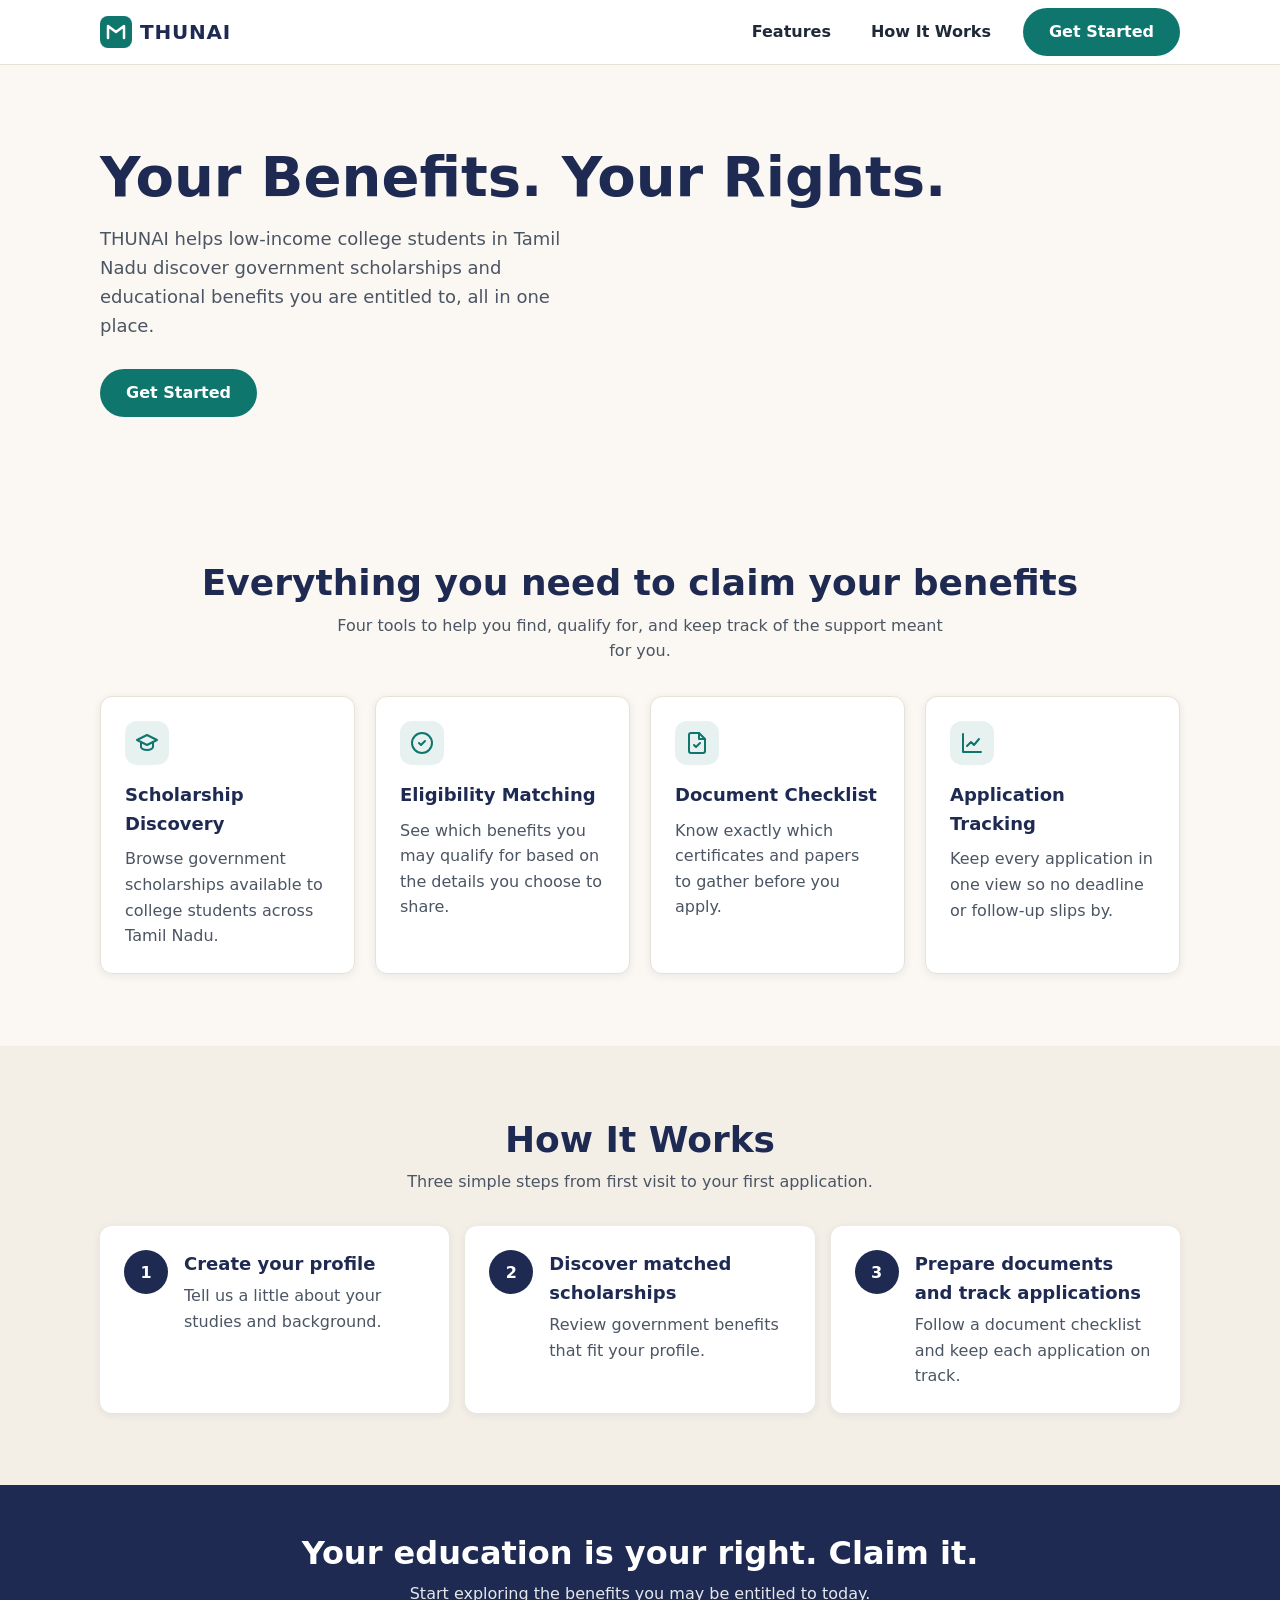
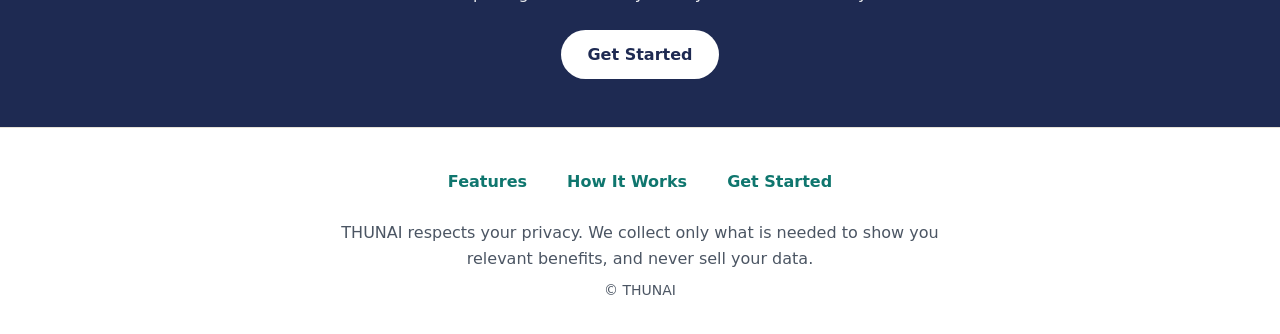
==== index.html @ ff0413d6 "app landing page" ====
<!DOCTYPE html>
<html lang="en">
<head>
  <meta charset="UTF-8">
  <meta name="viewport" content="width=device-width, initial-scale=1">
  <title>THUNAI – Your Benefits. Your Rights.</title>
  <meta name="description" content="THUNAI helps low-income college students in Tamil Nadu discover government scholarships and educational benefits.">
  <link rel="stylesheet" href="css/styles.css">
  <script src="js/main.js" defer></script>
</head>
<body id="top">
  <a class="skip-link" href="#main">Skip to content</a>

  <header class="site-header">
    <div class="container header-inner">
      <a class="brand" href="#top" aria-label="THUNAI home">
        <svg class="brand-mark" viewBox="0 0 32 32" aria-hidden="true" focusable="false">
          <rect width="32" height="32" rx="8" fill="#0f766e"/>
          <path d="M8 22V10l8 6 8-6v12" fill="none" stroke="#ffffff" stroke-width="2.5" stroke-linejoin="round" stroke-linecap="round"/>
        </svg>
        <span class="brand-name">THUNAI</span>
      </a>

      <button class="nav-toggle" type="button" aria-expanded="false" aria-controls="primary-nav" aria-label="Toggle navigation menu">
        <span class="nav-toggle-bar"></span>
        <span class="nav-toggle-bar"></span>
        <span class="nav-toggle-bar"></span>
      </button>

      <nav class="site-nav" aria-label="Primary">
        <ul class="nav-list" id="primary-nav">
          <li><a class="nav-link" href="#features">Features</a></li>
          <li><a class="nav-link" href="#how-it-works">How It Works</a></li>
          <li><a class="btn btn-primary nav-cta" href="#get-started">Get Started</a></li>
        </ul>
      </nav>
    </div>
  </header>

  <main id="main">
    <section class="hero" aria-labelledby="hero-title">
      <div class="container">
        <h1 id="hero-title" class="hero-title">Your Benefits. Your Rights.</h1>
        <p class="hero-lead">THUNAI helps low-income college students in Tamil Nadu discover government scholarships and educational benefits you are entitled to, all in one place.</p>
        <a class="btn btn-primary" href="#get-started">Get Started</a>
      </div>
    </section>

    <section class="section" id="features" aria-labelledby="features-title">
      <div class="container">
        <h2 id="features-title" class="section-title">Everything you need to claim your benefits</h2>
        <p class="section-intro">Four tools to help you find, qualify for, and keep track of the support meant for you.</p>
        <ul class="card-grid">
          <li class="card">
            <svg class="card-icon" viewBox="0 0 24 24" fill="none" stroke="currentColor" stroke-width="2" stroke-linecap="round" stroke-linejoin="round" aria-hidden="true" focusable="false">
              <path d="M22 9 12 4 2 9l10 5 10-5z"/>
              <path d="M6 11v5c0 1.5 2.7 3 6 3s6-1.5 6-3v-5"/>
            </svg>
            <h3>Scholarship Discovery</h3>
            <p>Browse government scholarships available to college students across Tamil Nadu.</p>
          </li>
          <li class="card">
            <svg class="card-icon" viewBox="0 0 24 24" fill="none" stroke="currentColor" stroke-width="2" stroke-linecap="round" stroke-linejoin="round" aria-hidden="true" focusable="false">
              <circle cx="12" cy="12" r="10"/>
              <path d="m9 12 2 2 4-4"/>
            </svg>
            <h3>Eligibility Matching</h3>
            <p>See which benefits you may qualify for based on the details you choose to share.</p>
          </li>
          <li class="card">
            <svg class="card-icon" viewBox="0 0 24 24" fill="none" stroke="currentColor" stroke-width="2" stroke-linecap="round" stroke-linejoin="round" aria-hidden="true" focusable="false">
              <path d="M14 2H6a2 2 0 0 0-2 2v16a2 2 0 0 0 2 2h12a2 2 0 0 0 2-2V8z"/>
              <path d="M14 2v6h6"/>
              <path d="M9 14l2 2 4-4"/>
            </svg>
            <h3>Document Checklist</h3>
            <p>Know exactly which certificates and papers to gather before you apply.</p>
          </li>
          <li class="card">
            <svg class="card-icon" viewBox="0 0 24 24" fill="none" stroke="currentColor" stroke-width="2" stroke-linecap="round" stroke-linejoin="round" aria-hidden="true" focusable="false">
              <path d="M3 3v18h18"/>
              <path d="m7 15 4-4 3 3 5-6"/>
            </svg>
            <h3>Application Tracking</h3>
            <p>Keep every application in one view so no deadline or follow-up slips by.</p>
          </li>
        </ul>
      </div>
    </section>

    <section class="section section-alt" id="how-it-works" aria-labelledby="how-title">
      <div class="container">
        <h2 id="how-title" class="section-title">How It Works</h2>
        <p class="section-intro">Three simple steps from first visit to your first application.</p>
        <ol class="steps">
          <li class="step">
            <span class="step-number" aria-hidden="true">1</span>
            <div>
              <h3>Create your profile</h3>
              <p>Tell us a little about your studies and background.</p>
            </div>
          </li>
          <li class="step">
            <span class="step-number" aria-hidden="true">2</span>
            <div>
              <h3>Discover matched scholarships</h3>
              <p>Review government benefits that fit your profile.</p>
            </div>
          </li>
          <li class="step">
            <span class="step-number" aria-hidden="true">3</span>
            <div>
              <h3>Prepare documents and track applications</h3>
              <p>Follow a document checklist and keep each application on track.</p>
            </div>
          </li>
        </ol>
      </div>
    </section>

    <section class="cta-band" id="get-started" aria-labelledby="cta-title">
      <div class="container">
        <h2 id="cta-title" class="cta-title">Your education is your right. Claim it.</h2>
        <p class="cta-text">Start exploring the benefits you may be entitled to today.</p>
        <a class="btn btn-light" href="#get-started">Get Started</a>
      </div>
    </section>
  </main>

  <footer class="site-footer">
    <div class="container">
      <ul class="footer-links">
        <li><a href="#features">Features</a></li>
        <li><a href="#how-it-works">How It Works</a></li>
        <li><a href="#get-started">Get Started</a></li>
      </ul>
      <p class="privacy">THUNAI respects your privacy. We collect only what is needed to show you relevant benefits, and never sell your data.</p>
      <p class="copyright">&copy; THUNAI</p>
    </div>
  </footer>
</body>
</html>
---- css/styles.css ----
/* THUNAI landing page styles: mobile-first, no external dependencies. */

:root {
  --color-primary: #1e2a52;
  --color-accent: #0f766e;
  --color-accent-dark: #0b5e57;
  --color-bg: #fbf8f3;
  --color-surface: #ffffff;
  --color-alt-bg: #f3efe7;
  --color-text: #1f2937;
  --color-muted: #4b5563;
  --color-border: #e7e2d8;
  --radius: 12px;
  --shadow: 0 2px 8px rgba(30, 42, 82, 0.08);
  --shadow-hover: 0 10px 22px rgba(30, 42, 82, 0.14);
  --font-stack: system-ui, -apple-system, "Segoe UI", Roboto, "Helvetica Neue", Arial, sans-serif;
}

*,
*::before,
*::after {
  box-sizing: border-box;
}

html {
  -webkit-text-size-adjust: 100%;
}

body {
  margin: 0;
  font-family: var(--font-stack);
  font-size: 1rem;
  line-height: 1.6;
  color: var(--color-text);
  background: var(--color-bg);
}

img,
svg {
  max-width: 100%;
  height: auto;
}

a {
  color: var(--color-accent);
}

:focus-visible {
  outline: 3px solid var(--color-accent);
  outline-offset: 3px;
}

.container {
  width: 100%;
  max-width: 1120px;
  margin-inline: auto;
  padding-inline: 1.25rem;
}

.skip-link {
  position: absolute;
  left: 1rem;
  top: -100px;
  z-index: 10;
  padding: 0.5rem 1rem;
  background: var(--color-surface);
  border-radius: 8px;
}

.skip-link:focus {
  top: 1rem;
}

/* Header and navigation */

.site-header {
  background: var(--color-surface);
  border-bottom: 1px solid var(--color-border);
}

.header-inner {
  display: flex;
  flex-wrap: wrap;
  align-items: center;
  justify-content: space-between;
  min-height: 64px;
}

.brand {
  display: inline-flex;
  align-items: center;
  gap: 0.5rem;
  min-height: 44px;
  color: var(--color-primary);
  font-size: 1.25rem;
  font-weight: 800;
  letter-spacing: 0.04em;
  text-decoration: none;
}

.brand-mark {
  width: 32px;
  height: 32px;
  flex-shrink: 0;
}

.nav-toggle {
  display: inline-flex;
  flex-direction: column;
  justify-content: center;
  gap: 5px;
  width: 44px;
  height: 44px;
  padding: 0;
  background: none;
  border: 0;
  border-radius: 8px;
  cursor: pointer;
}

.nav-toggle-bar {
  display: block;
  width: 24px;
  height: 2px;
  margin-inline: auto;
  background: var(--color-primary);
  border-radius: 2px;
}

.site-nav {
  flex: 0 0 100%;
}

.nav-list {
  display: none;
  flex-direction: column;
  gap: 0.25rem;
  margin: 0;
  padding: 0.5rem 0 1rem;
  list-style: none;
}

.nav-list.is-open {
  display: flex;
}

.nav-link,
.footer-links a {
  display: inline-flex;
  align-items: center;
  min-height: 44px;
  padding: 0 0.5rem;
  border-radius: 8px;
  color: var(--color-text);
  font-weight: 600;
  text-decoration: none;
}

.nav-link:hover {
  color: var(--color-accent);
}

/* Buttons */

.btn {
  display: inline-flex;
  align-items: center;
  justify-content: center;
  min-height: 44px;
  padding: 0.6rem 1.5rem;
  border: 2px solid transparent;
  border-radius: 999px;
  font-weight: 700;
  text-decoration: none;
  transition: background-color 0.2s ease;
}

.btn-primary {
  background: var(--color-accent);
  color: #ffffff;
}

.btn-primary:hover {
  background: var(--color-accent-dark);
}

.btn-light {
  background: #ffffff;
  color: var(--color-primary);
}

.btn-light:hover {
  background: var(--color-alt-bg);
}

.nav-cta {
  width: 100%;
  margin-top: 0.5rem;
}

/* Hero */

.hero {
  padding: 3rem 0 3.5rem;
}

.hero-title {
  margin: 0 0 1rem;
  font-size: clamp(2rem, 5vw + 1rem, 3.5rem);
  line-height: 1.15;
  font-weight: 800;
  color: var(--color-primary);
}

.hero-lead {
  max-width: 42ch;
  margin: 0 0 1.75rem;
  font-size: 1.125rem;
  color: var(--color-muted);
}

/* Sections */

.section {
  padding: 3.5rem 0;
}

.section-alt {
  background: var(--color-alt-bg);
}

.section-title {
  margin: 0 0 0.5rem;
  font-size: clamp(1.5rem, 3vw + 1rem, 2.25rem);
  line-height: 1.2;
  color: var(--color-primary);
  text-align: center;
}

.section-intro {
  max-width: 60ch;
  margin: 0 auto 2rem;
  color: var(--color-muted);
  text-align: center;
}

/* Feature cards */

.card-grid {
  display: grid;
  grid-template-columns: 1fr;
  gap: 1.25rem;
  margin: 0;
  padding: 0;
  list-style: none;
}

.card {
  padding: 1.5rem;
  background: var(--color-surface);
  border: 1px solid var(--color-border);
  border-radius: var(--radius);
  box-shadow: var(--shadow);
  transition: transform 0.2s ease, box-shadow 0.2s ease;
}

.card:hover {
  transform: translateY(-4px);
  box-shadow: var(--shadow-hover);
}

.card-icon {
  display: block;
  width: 44px;
  height: 44px;
  margin-bottom: 1rem;
  padding: 10px;
  background: rgba(15, 118, 110, 0.1);
  border-radius: 12px;
  color: var(--color-accent);
}

.card h3 {
  margin: 0 0 0.5rem;
  font-size: 1.125rem;
  color: var(--color-primary);
}

.card p {
  margin: 0;
  color: var(--color-muted);
}

/* How it works steps */

.steps {
  display: grid;
  gap: 1rem;
  margin: 0;
  padding: 0;
  list-style: none;
}

.step {
  display: flex;
  align-items: flex-start;
  gap: 1rem;
  padding: 1.5rem;
  background: var(--color-surface);
  border-radius: var(--radius);
  box-shadow: var(--shadow);
}

.step-number {
  display: flex;
  flex-shrink: 0;
  align-items: center;
  justify-content: center;
  width: 44px;
  height: 44px;
  border-radius: 50%;
  background: var(--color-primary);
  color: #ffffff;
  font-weight: 800;
}

.step h3 {
  margin: 0 0 0.25rem;
  font-size: 1.125rem;
  color: var(--color-primary);
}

.step p {
  margin: 0;
  color: var(--color-muted);
}

/* Call-to-action band */

.cta-band {
  padding: 3rem 0;
  background: var(--color-primary);
  color: #ffffff;
  text-align: center;
}

.cta-title {
  margin: 0 0 0.5rem;
  font-size: clamp(1.5rem, 3vw + 1rem, 2rem);
  line-height: 1.25;
}

.cta-text {
  max-width: 50ch;
  margin: 0 auto 1.5rem;
  color: #e5e7eb;
}

/* Footer */

.site-footer {
  padding: 2rem 0;
  background: var(--color-surface);
  border-top: 1px solid var(--color-border);
  color: var(--color-muted);
  text-align: center;
}

.footer-links {
  display: flex;
  flex-wrap: wrap;
  justify-content: center;
  gap: 0.5rem 1.5rem;
  margin: 0 0 1rem;
  padding: 0;
  list-style: none;
}

.footer-links a {
  color: var(--color-accent);
}

.privacy {
  max-width: 60ch;
  margin: 0 auto 0.5rem;
}

.copyright {
  margin: 0;
  font-size: 0.875rem;
}

/* Tablet and up: inline navigation, two-column cards */

@media (min-width: 768px) {
  .nav-toggle {
    display: none;
  }

  .site-nav {
    flex: 0 0 auto;
  }

  .nav-list,
  .nav-list.is-open {
    display: flex;
    flex-direction: row;
    align-items: center;
    gap: 1.5rem;
    padding: 0;
  }

  .nav-cta {
    width: auto;
    margin-top: 0;
  }

  .hero {
    padding: 5rem 0 4.5rem;
  }

  .section {
    padding: 4.5rem 0;
  }

  .card-grid {
    grid-template-columns: repeat(2, 1fr);
  }
}

/* Desktop: four-column cards, three-column steps */

@media (min-width: 1024px) {
  .card-grid {
    grid-template-columns: repeat(4, 1fr);
  }

  .steps {
    grid-template-columns: repeat(3, 1fr);
  }
}

@media (prefers-reduced-motion: reduce) {
  .card,
  .btn {
    transition: none;
  }

  .card:hover {
    transform: none;
  }
}
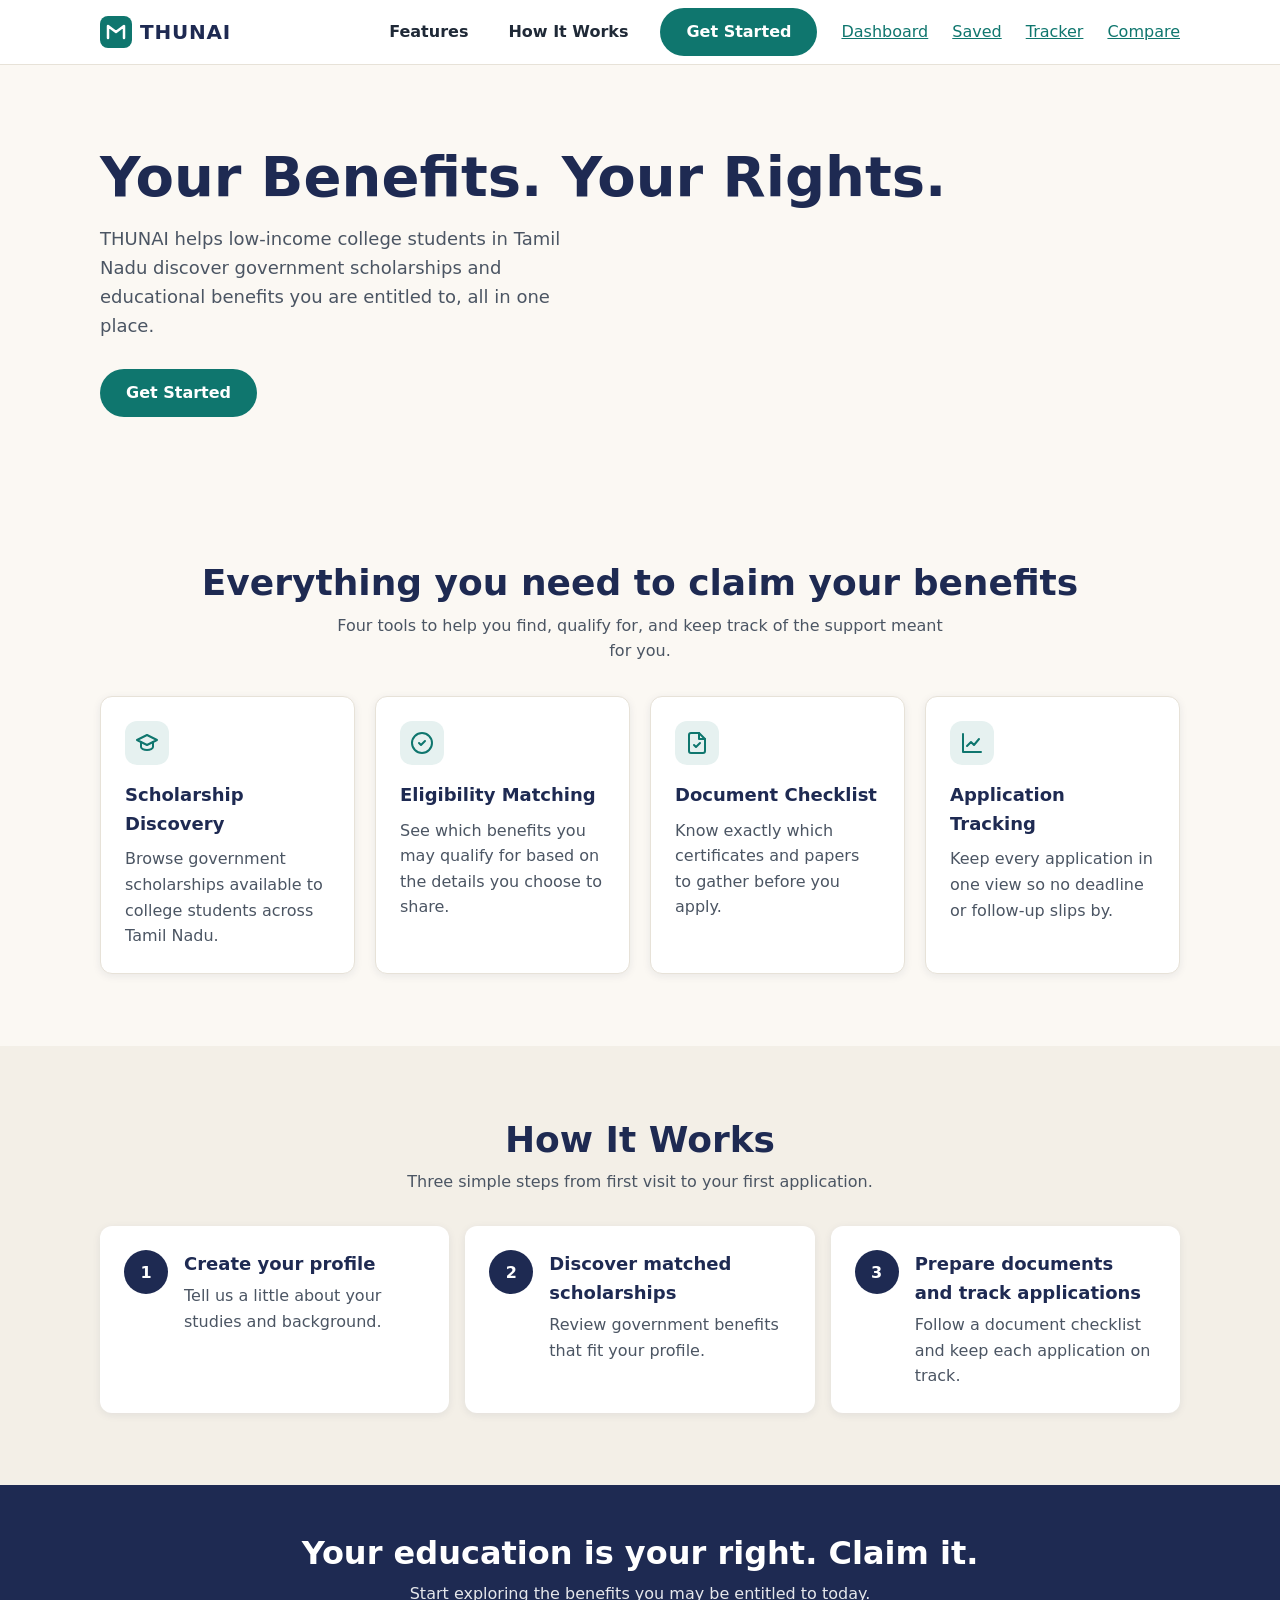
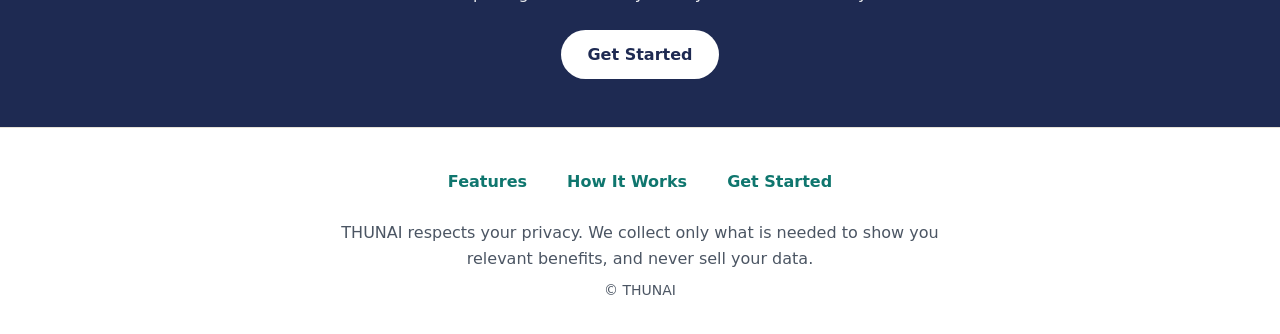
==== commit e62d82d5: "Build THUNAI scholarship platform features" ====
--- a/index.html
+++ b/index.html
@@ -31,7 +31,11 @@
         <ul class="nav-list" id="primary-nav">
           <li><a class="nav-link" href="#features">Features</a></li>
           <li><a class="nav-link" href="#how-it-works">How It Works</a></li>
-          <li><a class="btn btn-primary nav-cta" href="#get-started">Get Started</a></li>
+          <li><a class="btn btn-primary nav-cta" href="profile.html">Get Started</a></li>
+          <li><a href="dashboard.html">Dashboard</a></li>
+          <li><a href="saved.html">Saved</a></li>
+          <li><a href="tracker.html">Tracker</a></li>
+          <li><a href="comparison.html">Compare</a></li>
         </ul>
       </nav>
     </div>
@@ -42,7 +46,7 @@
       <div class="container">
         <h1 id="hero-title" class="hero-title">Your Benefits. Your Rights.</h1>
         <p class="hero-lead">THUNAI helps low-income college students in Tamil Nadu discover government scholarships and educational benefits you are entitled to, all in one place.</p>
-        <a class="btn btn-primary" href="#get-started">Get Started</a>
+        <a class="btn btn-primary" href="profile.html">Get Started</a>
       </div>
     </section>
 
@@ -122,7 +126,7 @@
       <div class="container">
         <h2 id="cta-title" class="cta-title">Your education is your right. Claim it.</h2>
         <p class="cta-text">Start exploring the benefits you may be entitled to today.</p>
-        <a class="btn btn-light" href="#get-started">Get Started</a>
+        <a class="btn btn-light" href="profile.html">Get Started</a>
       </div>
     </section>
   </main>
--- a/css/styles.css
+++ b/css/styles.css
@@ -450,3 +450,633 @@
     transform: none;
   }
 }
+
+/* Student profile (Milestone 2): mobile-first form styles */
+
+[hidden] {
+  display: none !important;
+}
+
+.profile-section {
+  padding: 2.5rem 0 3.5rem;
+}
+
+.profile-card {
+  max-width: 640px;
+  margin-inline: auto;
+  padding: 1.5rem;
+  background: var(--color-surface);
+  border: 1px solid var(--color-border);
+  border-radius: var(--radius);
+  box-shadow: var(--shadow);
+}
+
+.profile-card .section-intro {
+  margin-bottom: 1.5rem;
+}
+
+.form-grid {
+  display: grid;
+  grid-template-columns: minmax(0, 1fr);
+  gap: 1.25rem;
+  margin: 0;
+  padding: 0;
+  max-width: 100%;
+}
+
+.form-field {
+  min-width: 0;
+  max-width: 100%;
+  margin: 0;
+  padding: 0;
+  border: 0;
+}
+
+.form-field > label,
+.form-field > legend {
+  display: block;
+  padding: 0;
+  margin-bottom: 0.375rem;
+  font-weight: 600;
+  color: var(--color-primary);
+}
+
+.required-mark,
+.optional-mark {
+  font-size: 0.875rem;
+  font-weight: 400;
+  color: var(--color-muted);
+}
+
+.form-field input[type="text"],
+.form-field input[type="number"],
+.form-field select {
+  display: block;
+  width: 100%;
+  max-width: 100%;
+  min-height: 44px;
+  padding: 0.5rem 0.75rem;
+  font-family: inherit;
+  font-size: 16px;
+  color: var(--color-text);
+  background: var(--color-surface);
+  border: 2px solid var(--color-border);
+  border-radius: 8px;
+}
+
+.form-field input:focus-visible,
+.form-field select:focus-visible,
+.radio-option input:focus-visible,
+fieldset:focus-visible {
+  outline: 3px solid var(--color-accent);
+  outline-offset: 2px;
+}
+
+.form-field input:focus-visible,
+.form-field select:focus-visible {
+  border-color: var(--color-accent);
+}
+
+[aria-invalid="true"] {
+  border-color: #b42318;
+}
+
+.form-field-full {
+  grid-column: 1 / -1;
+}
+
+.radio-options {
+  display: flex;
+  flex-wrap: wrap;
+  gap: 0.75rem;
+}
+
+.radio-option {
+  display: inline-flex;
+  align-items: center;
+  gap: 0.5rem;
+  min-height: 44px;
+  padding: 0 1rem;
+  background: var(--color-surface);
+  border: 2px solid var(--color-border);
+  border-radius: 8px;
+  color: var(--color-text);
+  font-weight: 600;
+  cursor: pointer;
+}
+
+.radio-option input {
+  width: 20px;
+  height: 20px;
+  margin: 0;
+  accent-color: var(--color-accent);
+}
+
+.field-error {
+  margin: 0;
+  font-size: 0.875rem;
+  color: #b42318;
+}
+
+.field-error:not(:empty) {
+  margin-top: 0.375rem;
+}
+
+.form-actions {
+  display: flex;
+  flex-direction: column;
+  gap: 0.75rem;
+  margin-top: 1.5rem;
+}
+
+.form-actions .btn {
+  width: 100%;
+  max-width: 100%;
+}
+
+.btn-secondary {
+  background: var(--color-surface);
+  border-color: var(--color-primary);
+  color: var(--color-primary);
+}
+
+.btn-secondary:hover {
+  background: var(--color-alt-bg);
+}
+
+#form-status {
+  min-height: 1.5em;
+  margin-top: 1rem;
+  font-weight: 600;
+  color: var(--color-accent);
+  overflow-wrap: anywhere;
+}
+
+.saved-summary {
+  margin-top: 2rem;
+  padding-top: 1.5rem;
+  border-top: 1px solid var(--color-border);
+}
+
+.summary-title {
+  margin: 0 0 1rem;
+  font-size: 1.25rem;
+  color: var(--color-primary);
+}
+
+.summary-list {
+  display: grid;
+  gap: 0.75rem;
+  margin: 0;
+  padding: 0;
+}
+
+.summary-list dt {
+  font-size: 0.875rem;
+  font-weight: 600;
+  color: var(--color-muted);
+}
+
+.summary-list dd {
+  margin: 0;
+  color: var(--color-text);
+  overflow-wrap: anywhere;
+}
+
+/* Tablet and up: two-column form fields, auto-width buttons */
+
+@media (min-width: 768px) {
+  .profile-card {
+    padding: 2rem;
+  }
+
+  .form-grid {
+    grid-template-columns: repeat(2, minmax(0, 1fr));
+    gap: 1.25rem 1.5rem;
+  }
+
+  .form-actions {
+    flex-direction: row;
+    flex-wrap: wrap;
+  }
+
+  .form-actions .btn {
+    width: auto;
+  }
+
+  .summary-list {
+    grid-template-columns: max-content minmax(0, 1fr);
+    gap: 0.5rem 1.5rem;
+  }
+
+  .summary-list dd {
+    margin-bottom: 0;
+  }
+}
+
+
+/* Eligibility results (Milestone 4): mobile-first, nothing fixed-width */
+
+.results-notice {
+  max-width: 60ch;
+  margin: 0 auto 1.5rem;
+  padding: 0.75rem 1rem;
+  background: #fef3c7;
+  border: 1px solid #d97706;
+  border-radius: 8px;
+  color: var(--color-text);
+  text-align: center;
+  overflow-wrap: anywhere;
+}
+
+#results-list {
+  max-width: 100%;
+}
+
+#results-status {
+  margin-bottom: 1rem;
+  color: var(--color-text);
+  overflow-wrap: anywhere;
+}
+
+#results-status a {
+  font-weight: 600;
+}
+
+.results-group {
+  margin-bottom: 2rem;
+  max-width: 100%;
+}
+
+.results-group-title {
+  margin: 0 0 1rem;
+  font-size: 1.25rem;
+  color: var(--color-primary);
+  overflow-wrap: anywhere;
+}
+
+.results-count {
+  font-weight: 400;
+  color: var(--color-muted);
+}
+
+.results-empty {
+  margin: 0;
+  color: var(--color-muted);
+}
+
+.results-list {
+  display: grid;
+  grid-template-columns: minmax(0, 1fr);
+  gap: 1.25rem;
+  max-width: 100%;
+}
+
+.scheme-card {
+  display: flex;
+  flex-direction: column;
+  gap: 0.5rem;
+  min-width: 0;
+  max-width: 100%;
+  overflow-wrap: anywhere;
+}
+
+.scheme-card:hover {
+  transform: none;
+}
+
+.scheme-card h3 {
+  margin: 0;
+}
+
+.status-badge {
+  display: inline-block;
+  align-self: flex-start;
+  max-width: 100%;
+  margin: 0;
+  padding: 0.125rem 0.75rem;
+  border-radius: 999px;
+  font-size: 0.875rem;
+  font-weight: 700;
+  line-height: 1.5;
+  background: var(--color-surface);
+  border: 1px solid currentColor;
+  overflow-wrap: anywhere;
+}
+
+.status-likely {
+  color: var(--color-accent-dark);
+  background: rgba(15, 118, 110, 0.1);
+}
+
+.status-more-info {
+  color: #92400e;
+  background: #fef3c7;
+}
+
+.status-not-eligible {
+  color: #b42318;
+  background: #fef2f2;
+}
+
+.demo-badge {
+  display: inline-block;
+  align-self: flex-start;
+  max-width: 100%;
+  margin: 0;
+  padding: 0.125rem 0.5rem;
+  border-radius: 6px;
+  background: #1e2a52;
+  color: #ffffff;
+  font-size: 0.75rem;
+  font-weight: 700;
+  letter-spacing: 0.03em;
+  overflow-wrap: anywhere;
+}
+
+.scheme-description,
+.scheme-explanation {
+  margin: 0;
+  color: var(--color-text);
+  overflow-wrap: anywhere;
+}
+
+.scheme-meta {
+  margin: 0;
+  font-size: 0.875rem;
+  color: var(--color-muted);
+  overflow-wrap: anywhere;
+}
+
+.scheme-meta a {
+  overflow-wrap: anywhere;
+}
+
+.scheme-note {
+  margin: 0.25rem 0 0;
+  font-size: 0.875rem;
+  font-style: italic;
+  color: var(--color-muted);
+}
+
+.criteria-block h4 {
+  margin: 0.5rem 0 0.25rem;
+  font-size: 0.95rem;
+  color: var(--color-primary);
+}
+
+.criteria-list {
+  margin: 0;
+  padding-left: 1.25rem;
+  color: var(--color-text);
+  font-size: 0.9rem;
+  overflow-wrap: anywhere;
+}
+
+@media (min-width: 768px) {
+  .results-list {
+    grid-template-columns: repeat(2, minmax(0, 1fr));
+    align-items: start;
+  }
+}
+
+
+/* Scholarship details (Milestone 8): mobile-first, one column by default */
+
+.details-section {
+  min-width: 0;
+  max-width: 100%;
+  overflow-wrap: anywhere;
+}
+
+.details-grid {
+  display: grid;
+  grid-template-columns: minmax(0, 1fr);
+  gap: 1.25rem;
+  max-width: 100%;
+}
+
+.details-card {
+  padding: 1.25rem;
+  background: var(--color-surface);
+  border: 1px solid var(--color-border);
+  border-radius: var(--radius);
+  box-shadow: var(--shadow);
+}
+
+.details-card h2 {
+  margin: 0 0 0.5rem;
+  font-size: 1.125rem;
+  color: var(--color-primary);
+}
+
+.details-label {
+  margin: 0.5rem 0 0.125rem;
+  font-size: 0.875rem;
+  font-weight: 600;
+  color: var(--color-muted);
+}
+
+.details-value {
+  margin: 0;
+  color: var(--color-text);
+  overflow-wrap: anywhere;
+}
+
+.not-confirmed {
+  font-style: italic;
+  color: var(--color-muted);
+}
+
+.verification-badge {
+  display: inline-block;
+  max-width: 100%;
+  margin: 0 0 0.5rem;
+  padding: 0.125rem 0.75rem;
+  border: 1px solid currentColor;
+  border-radius: 999px;
+  font-size: 0.875rem;
+  font-weight: 700;
+  line-height: 1.5;
+  color: var(--color-muted);
+  background: var(--color-surface);
+  overflow-wrap: anywhere;
+}
+
+.verification-partial {
+  color: #92400e;
+  background: #fef3c7;
+}
+
+.verification-unverified {
+  color: #b42318;
+  background: #fef2f2;
+}
+
+.details-back {
+  margin: 0 0 1.5rem;
+}
+
+@media (min-width: 768px) {
+  .details-grid {
+    grid-template-columns: repeat(2, minmax(0, 1fr));
+    align-items: start;
+  }
+}
+
+/* Document checklist (Milestone 9): mobile-first, one column by default */
+
+.checklist {
+  list-style: none;
+  padding: 0;
+  margin: 0;
+}
+
+.checklist-item {
+  display: flex;
+  align-items: center;
+  gap: 0.75rem;
+  min-height: 44px;
+  padding: 0.25rem 0;
+}
+
+.checklist-item input[type="checkbox"] {
+  width: 1.25rem;
+  height: 1.25rem;
+  flex-shrink: 0;
+  margin: 0;
+}
+
+.checklist-item label {
+  flex: 1;
+  cursor: pointer;
+  overflow-wrap: anywhere;
+}
+
+.checklist-progress {
+  margin: 0.75rem 0 0.5rem;
+  font-weight: 600;
+}
+
+#checklist-reset {
+  min-height: 44px;
+  margin-top: 0.5rem;
+}
+
+.checklist-item input[type="checkbox"]:focus-visible,
+#checklist-reset:focus-visible {
+  outline: 2px solid var(--color-accent);
+  outline-offset: 2px;
+}
+
+/* Milestone 11 - Saved scholarships */
+
+.save-toggle {
+  min-height: 44px;
+  margin-top: 0.5rem;
+}
+
+.save-toggle[aria-pressed="true"] {
+  font-weight: 600;
+}
+
+.saved-status {
+  font-size: 0.9rem;
+  margin: 0.25rem 0 0;
+}
+
+.saved-count {
+  font-weight: 600;
+}
+
+.saved-toggle-slot {
+  margin-bottom: 0.75rem;
+}
+
+.saved-actions {
+  display: flex;
+  flex-wrap: wrap;
+  gap: 0.5rem;
+}
+
+.saved-actions .btn {
+  min-height: 44px;
+}
+
+.saved-card {
+  margin-bottom: 1rem;
+}
+
+.save-toggle:focus-visible,
+.saved-remove:focus-visible {
+  outline: 2px solid currentColor;
+  outline-offset: 2px;
+}
+
+/* Milestone 12 - Application tracker */
+
+.tracker-slot {
+  margin-bottom: 0.75rem;
+}
+
+.tracker-add {
+  min-height: 44px;
+}
+
+.tracker-status {
+  font-size: 0.9rem;
+  margin: 0.25rem 0;
+}
+
+.tracker-row {
+  display: flex;
+  flex-direction: column;
+  gap: 0.25rem;
+  margin: 0.5rem 0;
+}
+
+.tracker-select {
+  min-height: 44px;
+  padding: 0.4rem 0.6rem;
+  font: inherit;
+  max-width: 100%;
+}
+
+.tracker-select:focus-visible,
+.tracker-add:focus-visible,
+.tracker-remove:focus-visible {
+  outline: 2px solid currentColor;
+  outline-offset: 2px;
+}
+
+.tracker-saved-line {
+  font-size: 0.9rem;
+  margin: 0.25rem 0;
+}
+
+.tracker-note {
+  font-size: 0.9rem;
+  font-style: italic;
+  margin-top: 1rem;
+}
+
+.tracker-remove {
+  min-height: 44px;
+}
+
+/* Milestone 13 - Scholarship comparison */
+.compare-wrap { overflow-x: auto; -webkit-overflow-scrolling: touch; max-width: 100%; border: 1px solid currentColor; border-radius: 4px; margin-bottom: 1rem; }
+.compare-wrap:focus-visible { outline: 2px solid currentColor; outline-offset: 2px; }
+.compare-table { border-collapse: collapse; min-width: 44rem; width: 100%; font-size: 0.95rem; }
+.compare-table th, .compare-table td { border: 1px solid currentColor; padding: 0.5rem; text-align: left; vertical-align: top; min-width: 11rem; overflow-wrap: anywhere; }
+.compare-table caption { text-align: left; font-weight: 600; padding: 0.5rem 0.25rem; }
+.compare-table .criteria-list { margin: 0; padding-left: 1.1rem; }
+.compare-toggle { min-height: 44px; margin-top: 0.5rem; }
+.compare-toggle[aria-pressed="true"] { font-weight: 600; }
+.compare-status { font-size: 0.9rem; margin: 0.25rem 0 0.5rem; }
+.compare-remove { min-height: 44px; margin-top: 0.25rem; }
+.compare-toggle:focus-visible, .compare-remove:focus-visible, #compare-clear:focus-visible { outline: 2px solid currentColor; outline-offset: 2px; }
+#compare-clear { min-height: 44px; }
+.compare-slot { margin-bottom: 0.75rem; }
+
+
